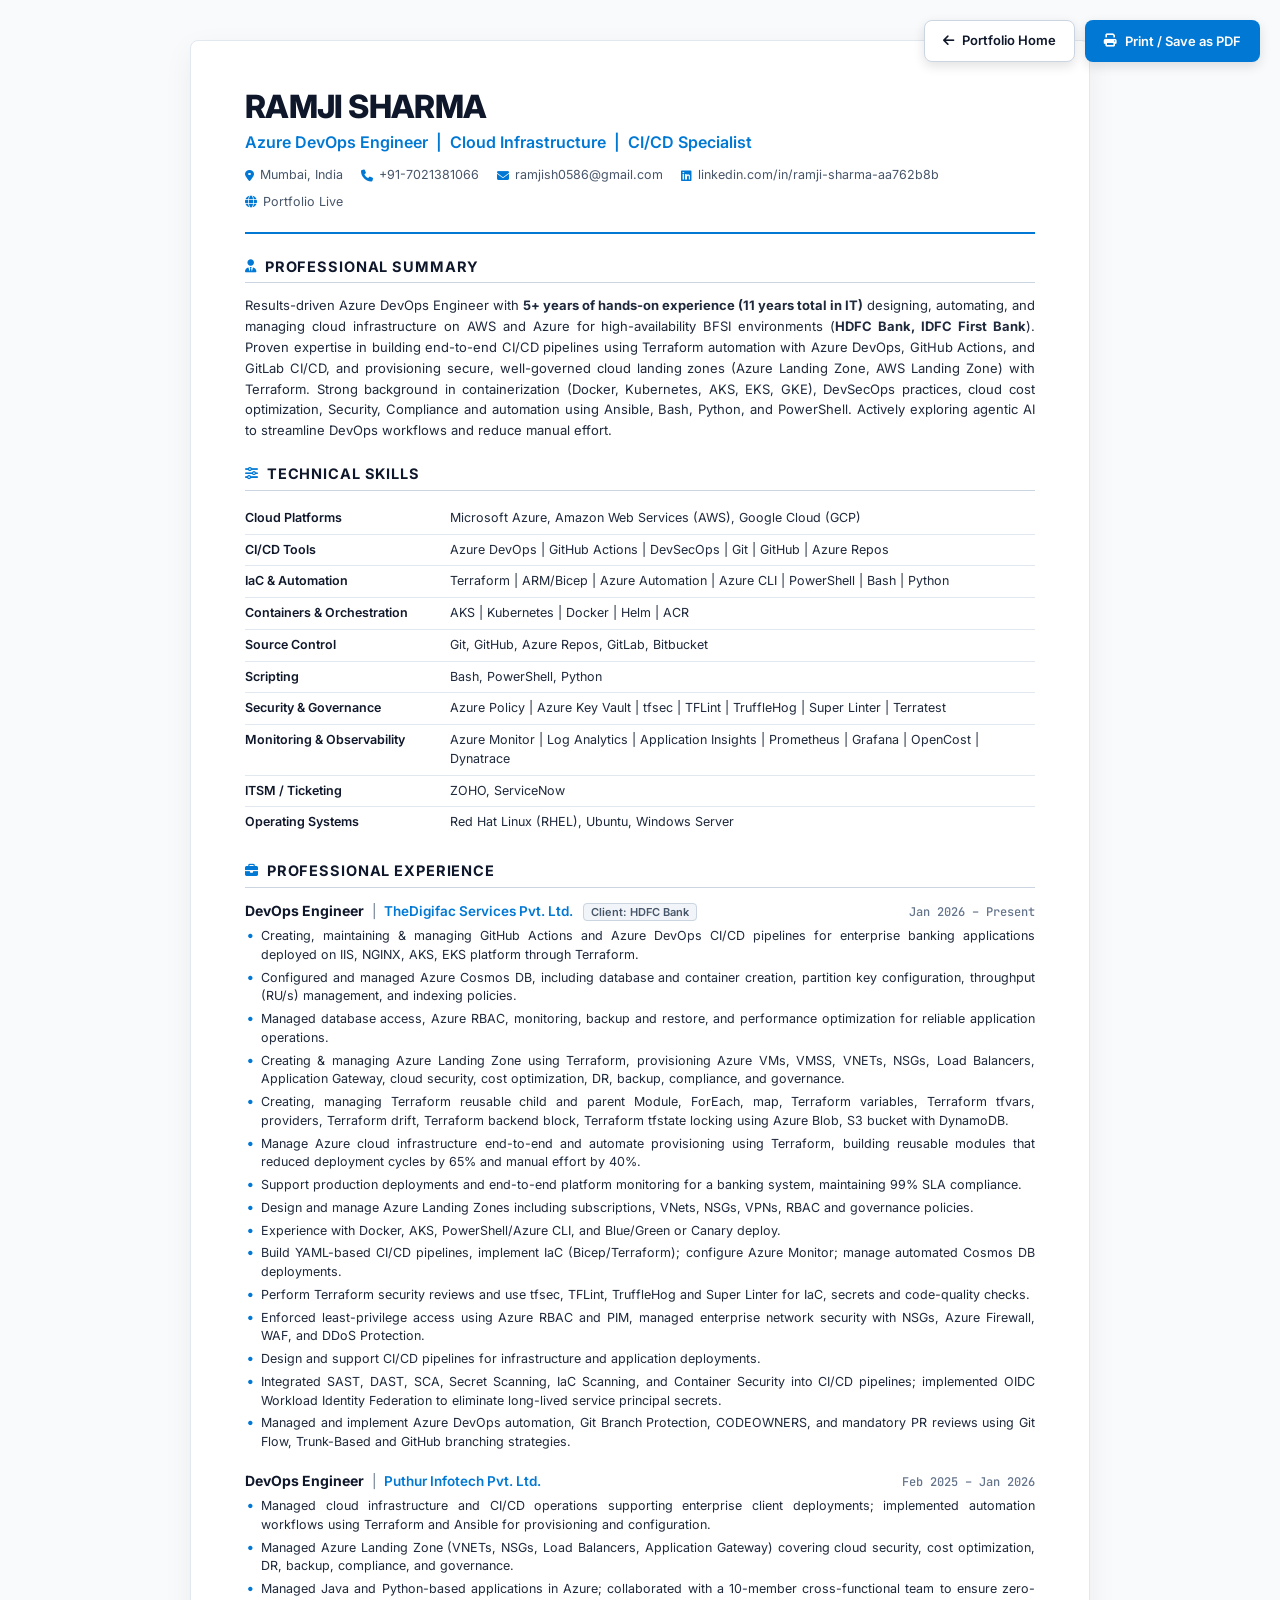
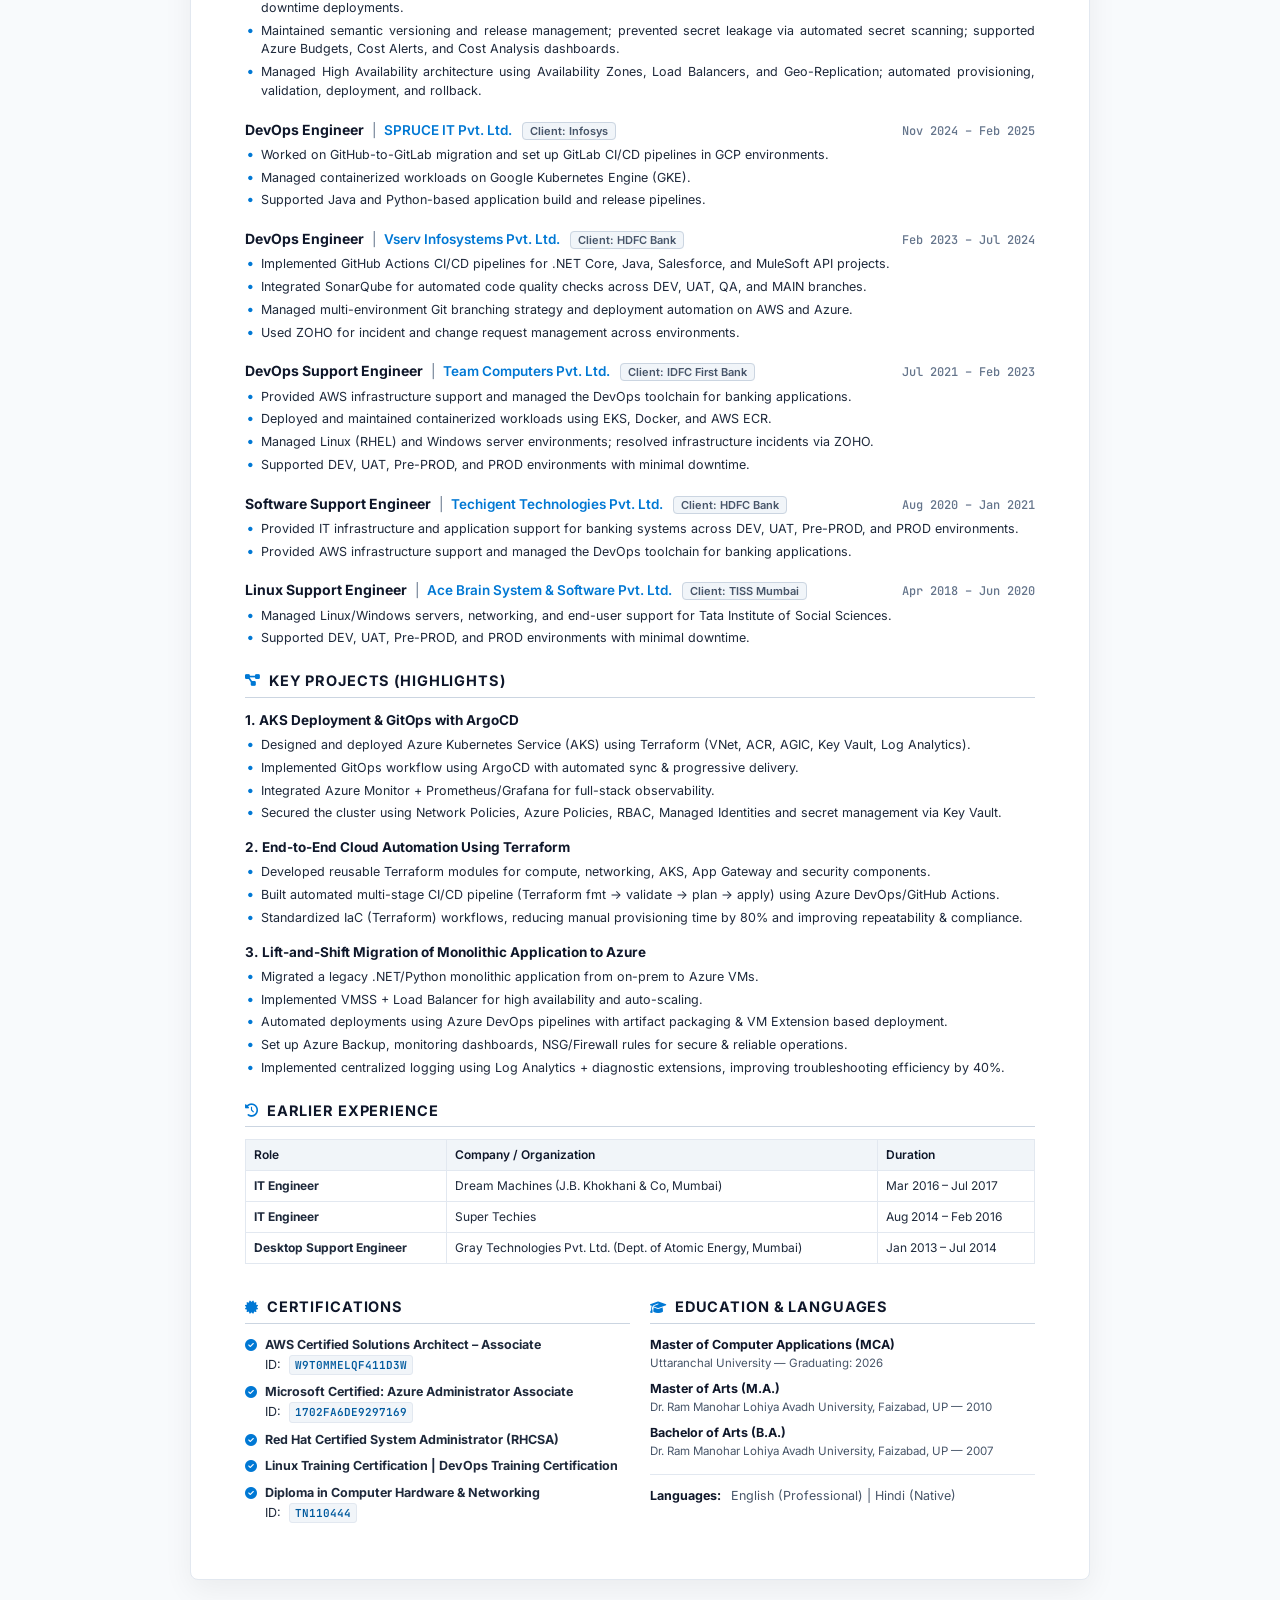
==== resume.html @ 3c2f601d "added latest code" ====
<!DOCTYPE html>
<html lang="en">
<head>
  <meta charset="UTF-8">
  <meta name="viewport" content="width=device-width, initial-scale=1.0">
  <title>Ramji Sharma - Resume | Azure DevOps Engineer</title>
  
  <!-- SEO & ATS Metadata -->
  <meta name="description" content="Resume of Ramji Sharma - Azure DevOps Engineer with 11+ years total IT experience (5+ years in DevOps). Specialized in Terraform, AKS, AWS, Azure Landing Zones, and BFSI enterprise CI/CD.">
  <meta name="author" content="Ramji Sharma">

  <!-- Google Fonts: Inter & JetBrains Mono -->
  <link rel="preconnect" href="https://fonts.googleapis.com">
  <link rel="preconnect" href="https://fonts.gstatic.com" crossorigin>
  <link href="https://fonts.googleapis.com/css2?family=Inter:wght@300;400;500;600;700;800&family=JetBrains+Mono:wght@400;500;600&display=swap" rel="stylesheet">
  
  <!-- Font Awesome 6 Icons -->
  <link rel="stylesheet" href="https://cdnjs.cloudflare.com/ajax/libs/font-awesome/6.5.1/css/all.min.css" integrity="sha512-DTOQO9RWCH3ppGqcWaEA1BIZOC6xxalwEsw9c2QQeAIftl+Vegovlnee1c9QX4TctnWMn13TZye+giMm8e2LwA==" crossorigin="anonymous" referrerpolicy="no-referrer" />

  <style>
    /* ==========================================================================
       RESUME DESIGN SYSTEM - ATS & EXECUTIVE PRINT OPTIMIZED
       ========================================================================== */
    :root {
      --primary: #0078d4;
      --primary-dark: #005a9e;
      --secondary: #0f172a;
      --text: #1e293b;
      --text-muted: #475569;
      --text-light: #64748b;
      --border: #e2e8f0;
      --border-dark: #cbd5e1;
      --bg: #f8fafc;
      --surface: #ffffff;
      --accent: #0ea5e9;
      --tag-bg: #f1f5f9;
      --font-sans: 'Inter', -apple-system, BlinkMacSystemFont, 'Segoe UI', Roboto, Helvetica, Arial, sans-serif;
      --font-mono: 'JetBrains Mono', monospace;
    }

    *, *::before, *::after {
      box-sizing: border-box;
      margin: 0;
      padding: 0;
    }

    body {
      font-family: var(--font-sans);
      background-color: var(--bg);
      color: var(--text);
      line-height: 1.5;
      font-size: 13.5px;
      -webkit-font-smoothing: antialiased;
      padding: 40px 20px;
    }

    /* Floating Action Bar (Non-Printable) */
    .action-bar {
      position: fixed;
      top: 20px;
      right: 20px;
      display: flex;
      gap: 10px;
      z-index: 1000;
    }

    .action-btn {
      display: inline-flex;
      align-items: center;
      gap: 8px;
      padding: 10px 18px;
      border-radius: 8px;
      font-family: var(--font-sans);
      font-size: 13px;
      font-weight: 600;
      cursor: pointer;
      text-decoration: none;
      transition: all 0.2s ease;
      border: 1px solid transparent;
      box-shadow: 0 4px 12px rgba(0, 0, 0, 0.12);
    }

    .btn-print {
      background: var(--primary);
      color: #fff;
    }

    .btn-print:hover {
      background: var(--primary-dark);
      transform: translateY(-2px);
    }

    .btn-back {
      background: var(--surface);
      color: var(--secondary);
      border-color: var(--border-dark);
    }

    .btn-back:hover {
      background: var(--tag-bg);
      color: var(--primary);
    }

    /* Resume Document Canvas */
    .resume-canvas {
      max-width: 900px;
      margin: 0 auto;
      background: var(--surface);
      border: 1px solid var(--border);
      border-radius: 8px;
      padding: 48px 54px;
      box-shadow: 0 10px 30px rgba(0, 0, 0, 0.06);
    }

    /* Header Section */
    .resume-header {
      border-bottom: 2px solid var(--primary);
      padding-bottom: 20px;
      margin-bottom: 22px;
      display: flex;
      justify-content: space-between;
      align-items: flex-start;
      gap: 20px;
    }

    .candidate-name {
      font-size: 32px;
      font-weight: 800;
      color: var(--secondary);
      letter-spacing: -0.02em;
      line-height: 1.1;
      margin-bottom: 6px;
    }

    .candidate-title {
      font-size: 16px;
      font-weight: 600;
      color: var(--primary);
      margin-bottom: 12px;
      display: flex;
      align-items: center;
      gap: 8px;
    }

    .contact-details {
      display: flex;
      flex-wrap: wrap;
      gap: 8px 18px;
      font-size: 12.5px;
      color: var(--text-muted);
    }

    .contact-item {
      display: inline-flex;
      align-items: center;
      gap: 6px;
      text-decoration: none;
      color: var(--text-muted);
    }

    .contact-item a {
      color: var(--text-muted);
      text-decoration: none;
      transition: color 0.15s;
    }

    .contact-item a:hover {
      color: var(--primary);
      text-decoration: underline;
    }

    .contact-item i {
      color: var(--primary);
      font-size: 12px;
    }

    /* Section Headings */
    .section-title {
      font-size: 14.5px;
      font-weight: 700;
      text-transform: uppercase;
      letter-spacing: 0.06em;
      color: var(--secondary);
      border-bottom: 1.5px solid var(--border-dark);
      padding-bottom: 5px;
      margin-top: 22px;
      margin-bottom: 12px;
      display: flex;
      align-items: center;
      gap: 8px;
    }

    .section-title i {
      color: var(--primary);
      font-size: 13px;
    }

    /* Professional Summary */
    .summary-text {
      font-size: 13px;
      color: var(--text);
      line-height: 1.6;
      text-align: justify;
    }

    /* Skills Table / Grid */
    .skills-table {
      width: 100%;
      border-collapse: collapse;
      margin-top: 4px;
    }

    .skills-table tr {
      border-bottom: 1px solid var(--border);
    }

    .skills-table tr:last-child {
      border-bottom: none;
    }

    .skill-cat {
      width: 26%;
      padding: 6px 10px 6px 0;
      font-weight: 600;
      color: var(--secondary);
      font-size: 12.5px;
      vertical-align: top;
    }

    .skill-val {
      width: 74%;
      padding: 6px 0;
      color: var(--text);
      font-size: 12.5px;
      line-height: 1.5;
    }

    /* Work Experience & Projects */
    .exp-item {
      margin-bottom: 18px;
      page-break-inside: avoid;
    }

    .exp-item:last-child {
      margin-bottom: 0;
    }

    .exp-header {
      display: flex;
      justify-content: space-between;
      align-items: baseline;
      margin-bottom: 2px;
    }

    .exp-role {
      font-size: 14px;
      font-weight: 700;
      color: var(--secondary);
    }

    .exp-company {
      font-weight: 600;
      color: var(--primary);
    }

    .exp-date {
      font-size: 12px;
      font-family: var(--font-mono);
      font-weight: 500;
      color: var(--text-light);
      white-space: nowrap;
    }

    .client-tag {
      font-size: 11px;
      font-weight: 600;
      background: var(--tag-bg);
      border: 1px solid var(--border-dark);
      padding: 1px 7px;
      border-radius: 4px;
      color: var(--text-muted);
      margin-left: 6px;
    }

    .bullet-list {
      list-style-type: none;
      padding-left: 0;
      margin-top: 6px;
      margin-bottom: 6px;
    }

    .bullet-list li {
      position: relative;
      padding-left: 16px;
      margin-bottom: 4px;
      font-size: 12.5px;
      color: var(--text);
      line-height: 1.5;
      text-align: justify;
    }

    .bullet-list li::before {
      content: "•";
      position: absolute;
      left: 2px;
      color: var(--primary);
      font-weight: bold;
      font-size: 14px;
      line-height: 1.2;
    }

    /* Key Projects Section */
    .project-item {
      margin-bottom: 14px;
      page-break-inside: avoid;
    }

    .project-title {
      font-size: 13.5px;
      font-weight: 700;
      color: var(--secondary);
      margin-bottom: 4px;
      display: flex;
      align-items: center;
      gap: 6px;
    }

    /* Certifications & Education Grid */
    .two-col-grid {
      display: grid;
      grid-template-columns: 1fr 1fr;
      gap: 20px;
    }

    .cert-item {
      display: flex;
      align-items: flex-start;
      gap: 8px;
      margin-bottom: 8px;
      font-size: 12.5px;
      color: var(--text);
    }

    .cert-item i {
      color: var(--primary);
      margin-top: 3px;
      font-size: 12px;
    }

    .cert-id {
      font-family: var(--font-mono);
      font-size: 11px;
      color: var(--primary-dark);
      font-weight: 600;
      background: var(--tag-bg);
      padding: 1px 5px;
      border-radius: 3px;
      border: 1px solid var(--border);
      display: inline-block;
      margin-left: 4px;
    }

    .edu-item {
      margin-bottom: 8px;
      font-size: 12.5px;
    }

    .edu-degree {
      font-weight: 700;
      color: var(--secondary);
    }

    .edu-meta {
      color: var(--text-muted);
      font-size: 11.5px;
    }

    /* Earlier Experience Table */
    .earlier-table {
      width: 100%;
      border-collapse: collapse;
      font-size: 12px;
      margin-top: 6px;
    }

    .earlier-table th {
      text-align: left;
      padding: 6px 8px;
      background: var(--tag-bg);
      border: 1px solid var(--border);
      font-weight: 600;
      color: var(--secondary);
    }

    .earlier-table td {
      padding: 6px 8px;
      border: 1px solid var(--border);
      color: var(--text);
    }

    /* ==========================================================================
       PRINT STYLESHEET (A4 OPTIMIZED, ZERO UNNECESSARY UI)
       ========================================================================== */
    @media print {
      @page {
        size: A4;
        margin: 12mm 14mm 14mm 14mm;
      }

      body {
        background: #ffffff !important;
        color: #000000 !important;
        padding: 0 !important;
        font-size: 11.5pt;
        line-height: 1.45;
      }

      .action-bar {
        display: none !important;
      }

      .resume-canvas {
        max-width: 100% !important;
        border: none !important;
        border-radius: 0 !important;
        padding: 0 !important;
        box-shadow: none !important;
      }

      .candidate-name {
        color: #000000 !important;
        font-size: 24pt !important;
      }

      .candidate-title {
        color: #005a9e !important;
        font-size: 12.5pt !important;
      }

      .section-title {
        color: #000000 !important;
        border-bottom-color: #333333 !important;
        font-size: 11.5pt !important;
        margin-top: 14pt !important;
        margin-bottom: 8pt !important;
      }

      .section-title i,
      .contact-item i,
      .cert-item i {
        color: #005a9e !important;
      }

      .exp-role {
        color: #000000 !important;
        font-size: 11pt !important;
      }

      .exp-company {
        color: #005a9e !important;
      }

      .bullet-list li::before {
        color: #005a9e !important;
      }

      .cert-id {
        border-color: #cccccc !important;
        background: #f0f0f0 !important;
        color: #000000 !important;
      }

      .page-break {
        page-break-before: always;
      }
    }
  </style>
</head>
<body>

  <!-- Floating Actions (Hidden on Print) -->
  <div class="action-bar">
    <a href="index.html" class="action-btn btn-back">
      <i class="fa-solid fa-arrow-left"></i>
      <span>Portfolio Home</span>
    </a>
    <button onclick="window.print()" class="action-btn btn-print">
      <i class="fa-solid fa-print"></i>
      <span>Print / Save as PDF</span>
    </button>
  </div>

  <!-- Printable Resume Sheet -->
  <main class="resume-canvas">
    
    <!-- HEADER -->
    <header class="resume-header">
      <div>
        <h1 class="candidate-name">RAMJI SHARMA</h1>
        <div class="candidate-title">
          <span>Azure DevOps Engineer</span>
          <span>|</span>
          <span>Cloud Infrastructure</span>
          <span>|</span>
          <span>CI/CD Specialist</span>
        </div>
        <div class="contact-details">
          <div class="contact-item">
            <i class="fa-solid fa-location-dot"></i>
            <span>Mumbai, India</span>
          </div>
          <div class="contact-item">
            <i class="fa-solid fa-phone"></i>
            <a href="tel:+917021381066">+91-7021381066</a>
          </div>
          <div class="contact-item">
            <i class="fa-solid fa-envelope"></i>
            <a href="mailto:ramjish0586@gmail.com">ramjish0586@gmail.com</a>
          </div>
          <div class="contact-item">
            <i class="fa-brands fa-linkedin"></i>
            <a href="https://www.linkedin.com/in/ramji-sharma-aa762b8b/" target="_blank" rel="noopener noreferrer">linkedin.com/in/ramji-sharma-aa762b8b</a>
          </div>
          <div class="contact-item">
            <i class="fa-solid fa-globe"></i>
            <a href="https://ramjish.github.io/Portfolio_Ramji-Sharma/" target="_blank" rel="noopener noreferrer">Portfolio Live</a>
          </div>
        </div>
      </div>
    </header>

    <!-- PROFESSIONAL SUMMARY -->
    <section>
      <h2 class="section-title"><i class="fa-solid fa-user-tie"></i> Professional Summary</h2>
      <p class="summary-text">
        Results-driven Azure DevOps Engineer with <strong>5+ years of hands-on experience (11 years total in IT)</strong> designing, automating, and managing cloud infrastructure on AWS and Azure for high-availability BFSI environments (<strong>HDFC Bank, IDFC First Bank</strong>). Proven expertise in building end-to-end CI/CD pipelines using Terraform automation with Azure DevOps, GitHub Actions, and GitLab CI/CD, and provisioning secure, well-governed cloud landing zones (Azure Landing Zone, AWS Landing Zone) with Terraform. Strong background in containerization (Docker, Kubernetes, AKS, EKS, GKE), DevSecOps practices, cloud cost optimization, Security, Compliance and automation using Ansible, Bash, Python, and PowerShell. Actively exploring agentic AI to streamline DevOps workflows and reduce manual effort.
      </p>
    </section>

    <!-- TECHNICAL SKILLS -->
    <section>
      <h2 class="section-title"><i class="fa-solid fa-sliders"></i> Technical Skills</h2>
      <table class="skills-table">
        <tbody>
          <tr>
            <td class="skill-cat">Cloud Platforms</td>
            <td class="skill-val">Microsoft Azure, Amazon Web Services (AWS), Google Cloud (GCP)</td>
          </tr>
          <tr>
            <td class="skill-cat">CI/CD Tools</td>
            <td class="skill-val">Azure DevOps | GitHub Actions | DevSecOps | Git | GitHub | Azure Repos</td>
          </tr>
          <tr>
            <td class="skill-cat">IaC & Automation</td>
            <td class="skill-val">Terraform | ARM/Bicep | Azure Automation | Azure CLI | PowerShell | Bash | Python</td>
          </tr>
          <tr>
            <td class="skill-cat">Containers & Orchestration</td>
            <td class="skill-val">AKS | Kubernetes | Docker | Helm | ACR</td>
          </tr>
          <tr>
            <td class="skill-cat">Source Control</td>
            <td class="skill-val">Git, GitHub, Azure Repos, GitLab, Bitbucket</td>
          </tr>
          <tr>
            <td class="skill-cat">Scripting</td>
            <td class="skill-val">Bash, PowerShell, Python</td>
          </tr>
          <tr>
            <td class="skill-cat">Security & Governance</td>
            <td class="skill-val">Azure Policy | Azure Key Vault | tfsec | TFLint | TruffleHog | Super Linter | Terratest</td>
          </tr>
          <tr>
            <td class="skill-cat">Monitoring & Observability</td>
            <td class="skill-val">Azure Monitor | Log Analytics | Application Insights | Prometheus | Grafana | OpenCost | Dynatrace</td>
          </tr>
          <tr>
            <td class="skill-cat">ITSM / Ticketing</td>
            <td class="skill-val">ZOHO, ServiceNow</td>
          </tr>
          <tr>
            <td class="skill-cat">Operating Systems</td>
            <td class="skill-val">Red Hat Linux (RHEL), Ubuntu, Windows Server</td>
          </tr>
        </tbody>
      </table>
    </section>

    <!-- PROFESSIONAL EXPERIENCE -->
    <section>
      <h2 class="section-title"><i class="fa-solid fa-briefcase"></i> Professional Experience</h2>

      <!-- TheDigifac Services / HDFC Bank -->
      <div class="exp-item">
        <div class="exp-header">
          <div>
            <span class="exp-role">DevOps Engineer</span>
            <span style="color: var(--text-light); margin: 0 4px;">|</span>
            <span class="exp-company">TheDigifac Services Pvt. Ltd.</span>
            <span class="client-tag">Client: HDFC Bank</span>
          </div>
          <span class="exp-date">Jan 2026 – Present</span>
        </div>
        <ul class="bullet-list">
          <li>Creating, maintaining & managing GitHub Actions and Azure DevOps CI/CD pipelines for enterprise banking applications deployed on IIS, NGINX, AKS, EKS platform through Terraform.</li>
          <li>Configured and managed Azure Cosmos DB, including database and container creation, partition key configuration, throughput (RU/s) management, and indexing policies.</li>
          <li>Managed database access, Azure RBAC, monitoring, backup and restore, and performance optimization for reliable application operations.</li>
          <li>Creating & managing Azure Landing Zone using Terraform, provisioning Azure VMs, VMSS, VNETs, NSGs, Load Balancers, Application Gateway, cloud security, cost optimization, DR, backup, compliance, and governance.</li>
          <li>Creating, managing Terraform reusable child and parent Module, ForEach, map, Terraform variables, Terraform tfvars, providers, Terraform drift, Terraform backend block, Terraform tfstate locking using Azure Blob, S3 bucket with DynamoDB.</li>
          <li>Manage Azure cloud infrastructure end-to-end and automate provisioning using Terraform, building reusable modules that reduced deployment cycles by 65% and manual effort by 40%.</li>
          <li>Support production deployments and end-to-end platform monitoring for a banking system, maintaining 99% SLA compliance.</li>
          <li>Design and manage Azure Landing Zones including subscriptions, VNets, NSGs, VPNs, RBAC and governance policies.</li>
          <li>Experience with Docker, AKS, PowerShell/Azure CLI, and Blue/Green or Canary deploy.</li>
          <li>Build YAML-based CI/CD pipelines, implement IaC (Bicep/Terraform); configure Azure Monitor; manage automated Cosmos DB deployments.</li>
          <li>Perform Terraform security reviews and use tfsec, TFLint, TruffleHog and Super Linter for IaC, secrets and code-quality checks.</li>
          <li>Enforced least-privilege access using Azure RBAC and PIM, managed enterprise network security with NSGs, Azure Firewall, WAF, and DDoS Protection.</li>
          <li>Design and support CI/CD pipelines for infrastructure and application deployments.</li>
          <li>Integrated SAST, DAST, SCA, Secret Scanning, IaC Scanning, and Container Security into CI/CD pipelines; implemented OIDC Workload Identity Federation to eliminate long-lived service principal secrets.</li>
          <li>Managed and implement Azure DevOps automation, Git Branch Protection, CODEOWNERS, and mandatory PR reviews using Git Flow, Trunk-Based and GitHub branching strategies.</li>
        </ul>
      </div>

      <!-- Puthur Infotech -->
      <div class="exp-item">
        <div class="exp-header">
          <div>
            <span class="exp-role">DevOps Engineer</span>
            <span style="color: var(--text-light); margin: 0 4px;">|</span>
            <span class="exp-company">Puthur Infotech Pvt. Ltd.</span>
          </div>
          <span class="exp-date">Feb 2025 – Jan 2026</span>
        </div>
        <ul class="bullet-list">
          <li>Managed cloud infrastructure and CI/CD operations supporting enterprise client deployments; implemented automation workflows using Terraform and Ansible for provisioning and configuration.</li>
          <li>Managed Azure Landing Zone (VNETs, NSGs, Load Balancers, Application Gateway) covering cloud security, cost optimization, DR, backup, compliance, and governance.</li>
          <li>Managed Java and Python-based applications in Azure; collaborated with a 10-member cross-functional team to ensure zero-downtime deployments.</li>
          <li>Maintained semantic versioning and release management; prevented secret leakage via automated secret scanning; supported Azure Budgets, Cost Alerts, and Cost Analysis dashboards.</li>
          <li>Managed High Availability architecture using Availability Zones, Load Balancers, and Geo-Replication; automated provisioning, validation, deployment, and rollback.</li>
        </ul>
      </div>

      <!-- SPRUCE IT / Infosys -->
      <div class="exp-item">
        <div class="exp-header">
          <div>
            <span class="exp-role">DevOps Engineer</span>
            <span style="color: var(--text-light); margin: 0 4px;">|</span>
            <span class="exp-company">SPRUCE IT Pvt. Ltd.</span>
            <span class="client-tag">Client: Infosys</span>
          </div>
          <span class="exp-date">Nov 2024 – Feb 2025</span>
        </div>
        <ul class="bullet-list">
          <li>Worked on GitHub-to-GitLab migration and set up GitLab CI/CD pipelines in GCP environments.</li>
          <li>Managed containerized workloads on Google Kubernetes Engine (GKE).</li>
          <li>Supported Java and Python-based application build and release pipelines.</li>
        </ul>
      </div>

      <!-- Vserv Infosystems / HDFC Bank -->
      <div class="exp-item">
        <div class="exp-header">
          <div>
            <span class="exp-role">DevOps Engineer</span>
            <span style="color: var(--text-light); margin: 0 4px;">|</span>
            <span class="exp-company">Vserv Infosystems Pvt. Ltd.</span>
            <span class="client-tag">Client: HDFC Bank</span>
          </div>
          <span class="exp-date">Feb 2023 – Jul 2024</span>
        </div>
        <ul class="bullet-list">
          <li>Implemented GitHub Actions CI/CD pipelines for .NET Core, Java, Salesforce, and MuleSoft API projects.</li>
          <li>Integrated SonarQube for automated code quality checks across DEV, UAT, QA, and MAIN branches.</li>
          <li>Managed multi-environment Git branching strategy and deployment automation on AWS and Azure.</li>
          <li>Used ZOHO for incident and change request management across environments.</li>
        </ul>
      </div>

      <!-- Team Computers / IDFC First Bank -->
      <div class="exp-item">
        <div class="exp-header">
          <div>
            <span class="exp-role">DevOps Support Engineer</span>
            <span style="color: var(--text-light); margin: 0 4px;">|</span>
            <span class="exp-company">Team Computers Pvt. Ltd.</span>
            <span class="client-tag">Client: IDFC First Bank</span>
          </div>
          <span class="exp-date">Jul 2021 – Feb 2023</span>
        </div>
        <ul class="bullet-list">
          <li>Provided AWS infrastructure support and managed the DevOps toolchain for banking applications.</li>
          <li>Deployed and maintained containerized workloads using EKS, Docker, and AWS ECR.</li>
          <li>Managed Linux (RHEL) and Windows server environments; resolved infrastructure incidents via ZOHO.</li>
          <li>Supported DEV, UAT, Pre-PROD, and PROD environments with minimal downtime.</li>
        </ul>
      </div>

      <!-- Techigent Technologies / HDFC Bank -->
      <div class="exp-item">
        <div class="exp-header">
          <div>
            <span class="exp-role">Software Support Engineer</span>
            <span style="color: var(--text-light); margin: 0 4px;">|</span>
            <span class="exp-company">Techigent Technologies Pvt. Ltd.</span>
            <span class="client-tag">Client: HDFC Bank</span>
          </div>
          <span class="exp-date">Aug 2020 – Jan 2021</span>
        </div>
        <ul class="bullet-list">
          <li>Provided IT infrastructure and application support for banking systems across DEV, UAT, Pre-PROD, and PROD environments.</li>
          <li>Provided AWS infrastructure support and managed the DevOps toolchain for banking applications.</li>
        </ul>
      </div>

      <!-- Ace Brain / TISS Mumbai -->
      <div class="exp-item">
        <div class="exp-header">
          <div>
            <span class="exp-role">Linux Support Engineer</span>
            <span style="color: var(--text-light); margin: 0 4px;">|</span>
            <span class="exp-company">Ace Brain System & Software Pvt. Ltd.</span>
            <span class="client-tag">Client: TISS Mumbai</span>
          </div>
          <span class="exp-date">Apr 2018 – Jun 2020</span>
        </div>
        <ul class="bullet-list">
          <li>Managed Linux/Windows servers, networking, and end-user support for Tata Institute of Social Sciences.</li>
          <li>Supported DEV, UAT, Pre-PROD, and PROD environments with minimal downtime.</li>
        </ul>
      </div>
    </section>

    <!-- KEY PROJECTS (HIGHLIGHTS) -->
    <section>
      <h2 class="section-title"><i class="fa-solid fa-diagram-project"></i> Key Projects (Highlights)</h2>

      <!-- Project 1 -->
      <div class="project-item">
        <h3 class="project-title">1. AKS Deployment & GitOps with ArgoCD</h3>
        <ul class="bullet-list">
          <li>Designed and deployed Azure Kubernetes Service (AKS) using Terraform (VNet, ACR, AGIC, Key Vault, Log Analytics).</li>
          <li>Implemented GitOps workflow using ArgoCD with automated sync & progressive delivery.</li>
          <li>Integrated Azure Monitor + Prometheus/Grafana for full-stack observability.</li>
          <li>Secured the cluster using Network Policies, Azure Policies, RBAC, Managed Identities and secret management via Key Vault.</li>
        </ul>
      </div>

      <!-- Project 2 -->
      <div class="project-item">
        <h3 class="project-title">2. End-to-End Cloud Automation Using Terraform</h3>
        <ul class="bullet-list">
          <li>Developed reusable Terraform modules for compute, networking, AKS, App Gateway and security components.</li>
          <li>Built automated multi-stage CI/CD pipeline (Terraform fmt &rarr; validate &rarr; plan &rarr; apply) using Azure DevOps/GitHub Actions.</li>
          <li>Standardized IaC (Terraform) workflows, reducing manual provisioning time by 80% and improving repeatability & compliance.</li>
        </ul>
      </div>

      <!-- Project 3 -->
      <div class="project-item">
        <h3 class="project-title">3. Lift-and-Shift Migration of Monolithic Application to Azure</h3>
        <ul class="bullet-list">
          <li>Migrated a legacy .NET/Python monolithic application from on-prem to Azure VMs.</li>
          <li>Implemented VMSS + Load Balancer for high availability and auto-scaling.</li>
          <li>Automated deployments using Azure DevOps pipelines with artifact packaging & VM Extension based deployment.</li>
          <li>Set up Azure Backup, monitoring dashboards, NSG/Firewall rules for secure & reliable operations.</li>
          <li>Implemented centralized logging using Log Analytics + diagnostic extensions, improving troubleshooting efficiency by 40%.</li>
        </ul>
      </div>
    </section>

    <!-- EARLIER EXPERIENCE -->
    <section>
      <h2 class="section-title"><i class="fa-solid fa-clock-rotate-left"></i> Earlier Experience</h2>
      <table class="earlier-table">
        <thead>
          <tr>
            <th>Role</th>
            <th>Company / Organization</th>
            <th>Duration</th>
          </tr>
        </thead>
        <tbody>
          <tr>
            <td><strong>IT Engineer</strong></td>
            <td>Dream Machines (J.B. Khokhani & Co, Mumbai)</td>
            <td>Mar 2016 – Jul 2017</td>
          </tr>
          <tr>
            <td><strong>IT Engineer</strong></td>
            <td>Super Techies</td>
            <td>Aug 2014 – Feb 2016</td>
          </tr>
          <tr>
            <td><strong>Desktop Support Engineer</strong></td>
            <td>Gray Technologies Pvt. Ltd. (Dept. of Atomic Energy, Mumbai)</td>
            <td>Jan 2013 – Jul 2014</td>
          </tr>
        </tbody>
      </table>
    </section>

    <!-- CERTIFICATIONS & EDUCATION (2 COLUMNS) -->
    <div class="two-col-grid" style="margin-top: 10px;">
      <!-- CERTIFICATIONS -->
      <section>
        <h2 class="section-title"><i class="fa-solid fa-certificate"></i> Certifications</h2>
        <div class="cert-item">
          <i class="fa-solid fa-check-circle"></i>
          <div>
            <strong>AWS Certified Solutions Architect – Associate</strong>
            <div>ID: <span class="cert-id">W9T0MMELQF411D3W</span></div>
          </div>
        </div>
        <div class="cert-item">
          <i class="fa-solid fa-check-circle"></i>
          <div>
            <strong>Microsoft Certified: Azure Administrator Associate</strong>
            <div>ID: <span class="cert-id">1702FA6DE9297169</span></div>
          </div>
        </div>
        <div class="cert-item">
          <i class="fa-solid fa-check-circle"></i>
          <div><strong>Red Hat Certified System Administrator (RHCSA)</strong></div>
        </div>
        <div class="cert-item">
          <i class="fa-solid fa-check-circle"></i>
          <div><strong>Linux Training Certification | DevOps Training Certification</strong></div>
        </div>
        <div class="cert-item">
          <i class="fa-solid fa-check-circle"></i>
          <div>
            <strong>Diploma in Computer Hardware & Networking</strong>
            <div>ID: <span class="cert-id">TN110444</span></div>
          </div>
        </div>
      </section>

      <!-- EDUCATION & LANGUAGES -->
      <section>
        <h2 class="section-title"><i class="fa-solid fa-graduation-cap"></i> Education & Languages</h2>
        <div class="edu-item">
          <div class="edu-degree">Master of Computer Applications (MCA)</div>
          <div class="edu-meta">Uttaranchal University — Graduating: 2026</div>
        </div>
        <div class="edu-item">
          <div class="edu-degree">Master of Arts (M.A.)</div>
          <div class="edu-meta">Dr. Ram Manohar Lohiya Avadh University, Faizabad, UP — 2010</div>
        </div>
        <div class="edu-item">
          <div class="edu-degree">Bachelor of Arts (B.A.)</div>
          <div class="edu-meta">Dr. Ram Manohar Lohiya Avadh University, Faizabad, UP — 2007</div>
        </div>
        <div style="margin-top: 14px; padding-top: 10px; border-top: 1px solid var(--border);">
          <strong style="color: var(--secondary); font-size: 12.5px;">Languages:</strong>
          <span style="font-size: 12.5px; color: var(--text-muted); margin-left: 6px;">English (Professional) | Hindi (Native)</span>
        </div>
      </section>
    </div>

  </main>
</body>
</html>
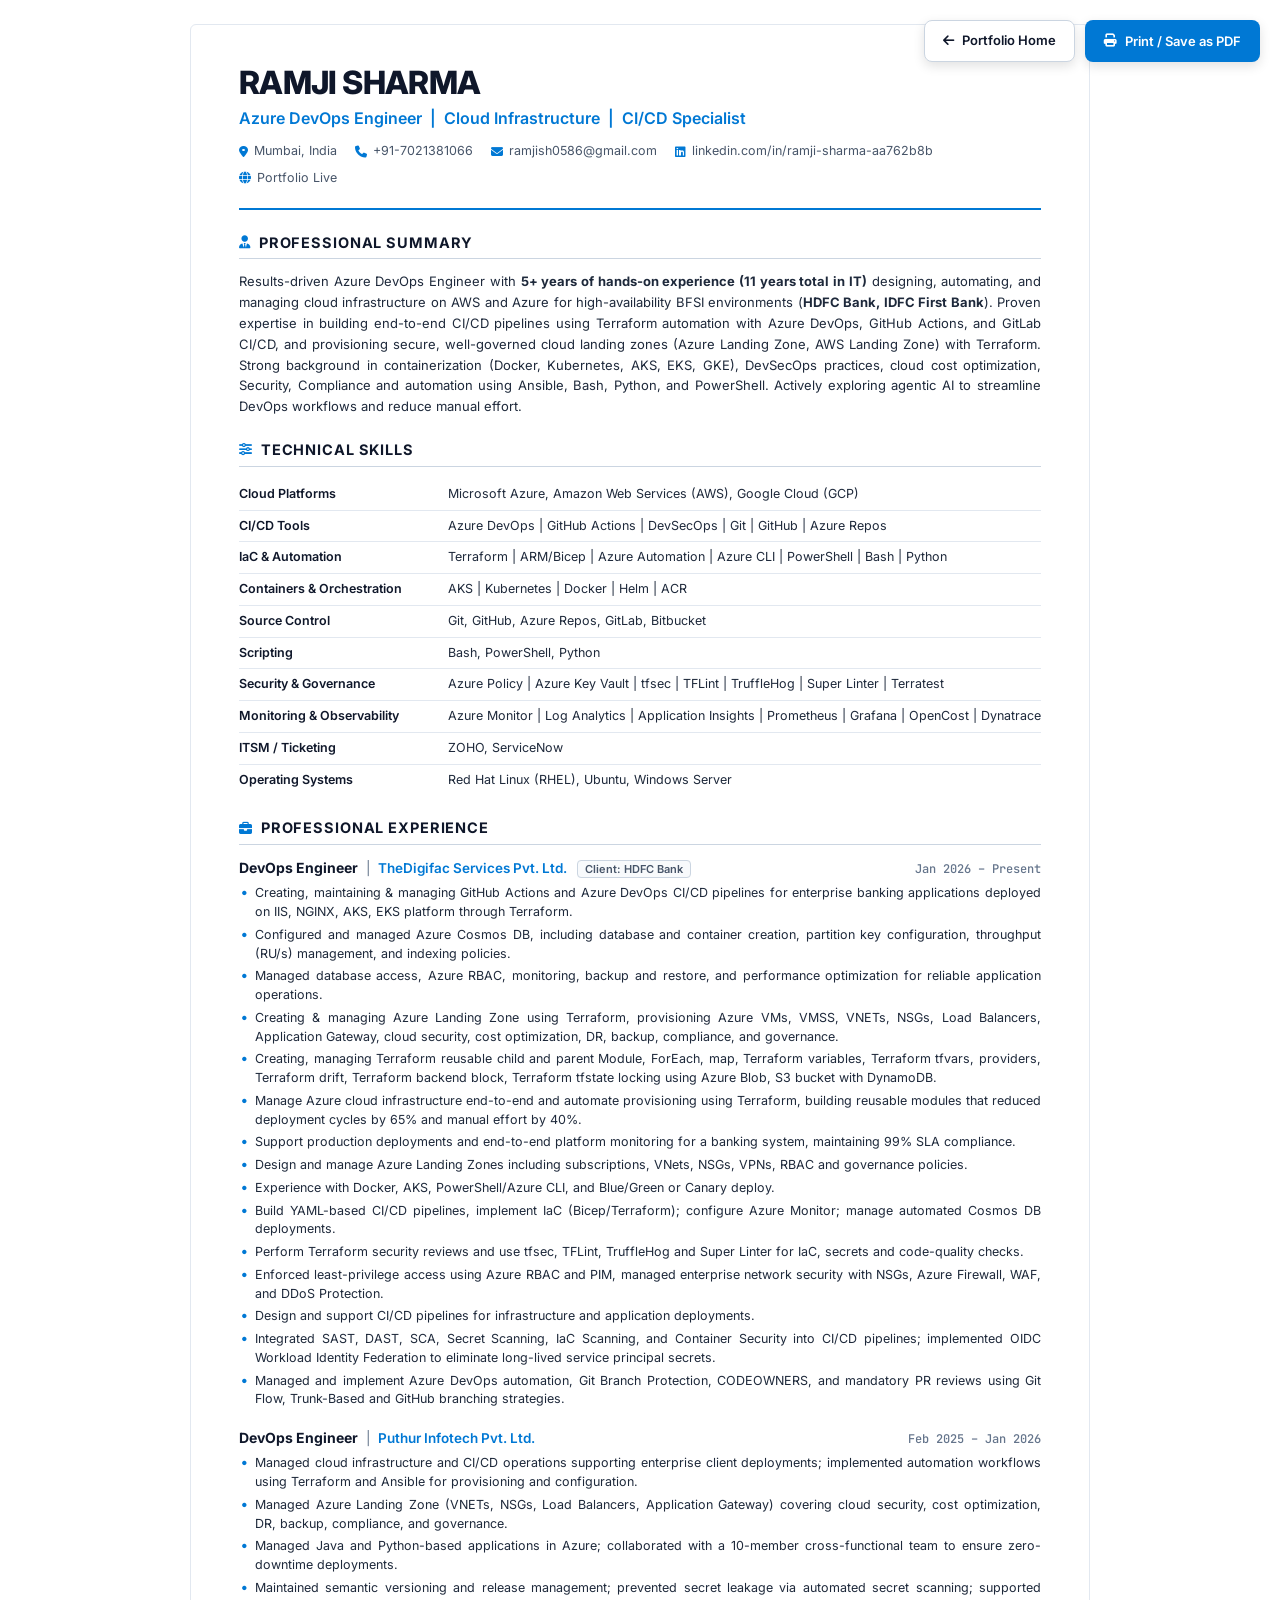
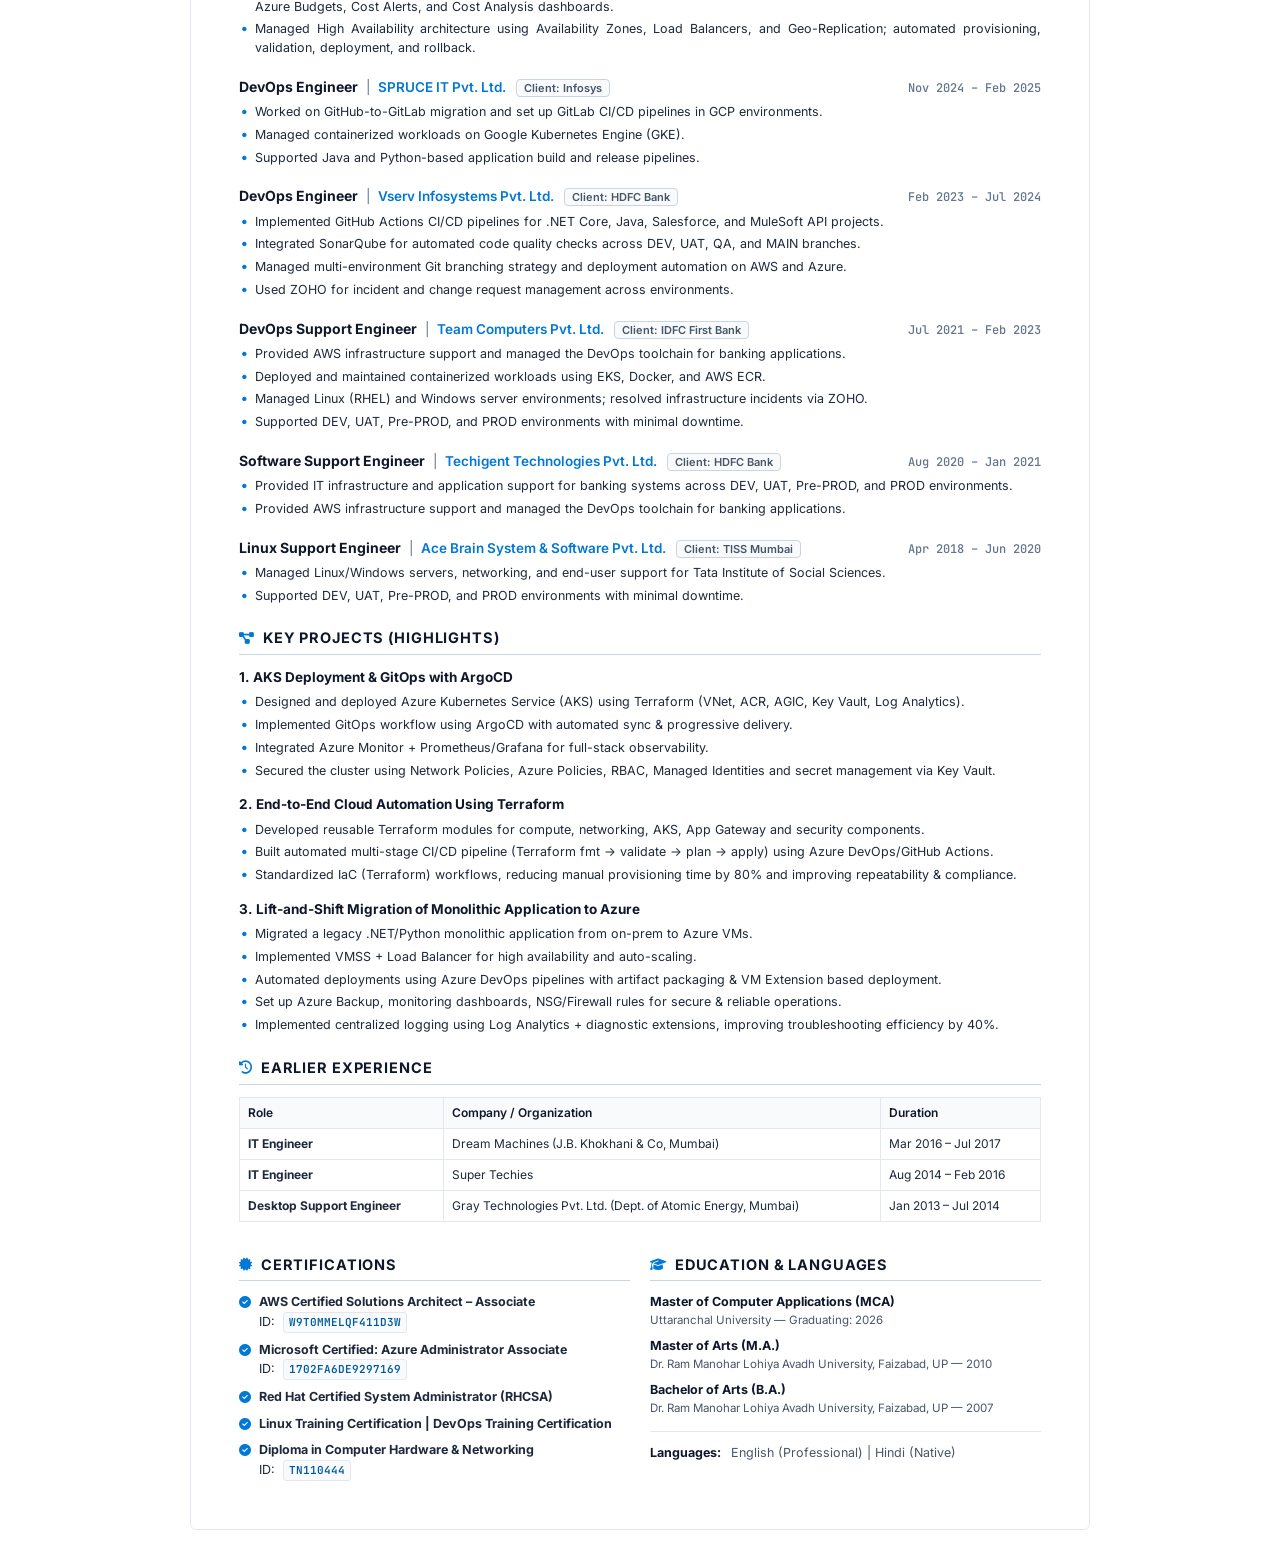
==== commit 1aa3d432: "added" ====
--- a/resume.html
+++ b/resume.html
@@ -30,10 +30,10 @@
       --text-light: #64748b;
       --border: #e2e8f0;
       --border-dark: #cbd5e1;
-      --bg: #f8fafc;
+      --bg: #ffffff;
       --surface: #ffffff;
       --accent: #0ea5e9;
-      --tag-bg: #f1f5f9;
+      --tag-bg: #f8fafc;
       --font-sans: 'Inter', -apple-system, BlinkMacSystemFont, 'Segoe UI', Roboto, Helvetica, Arial, sans-serif;
       --font-mono: 'JetBrains Mono', monospace;
     }
@@ -46,12 +46,12 @@
 
     body {
       font-family: var(--font-sans);
-      background-color: var(--bg);
+      background-color: #ffffff;
       color: var(--text);
       line-height: 1.5;
       font-size: 13.5px;
       -webkit-font-smoothing: antialiased;
-      padding: 40px 20px;
+      padding: 24px 15px;
     }
 
     /* Floating Action Bar (Non-Printable) */
@@ -105,11 +105,11 @@
     .resume-canvas {
       max-width: 900px;
       margin: 0 auto;
-      background: var(--surface);
+      background: #ffffff;
       border: 1px solid var(--border);
-      border-radius: 8px;
-      padding: 48px 54px;
-      box-shadow: 0 10px 30px rgba(0, 0, 0, 0.06);
+      border-radius: 6px;
+      padding: 40px 48px;
+      box-shadow: none;
     }
 
     /* Header Section */
